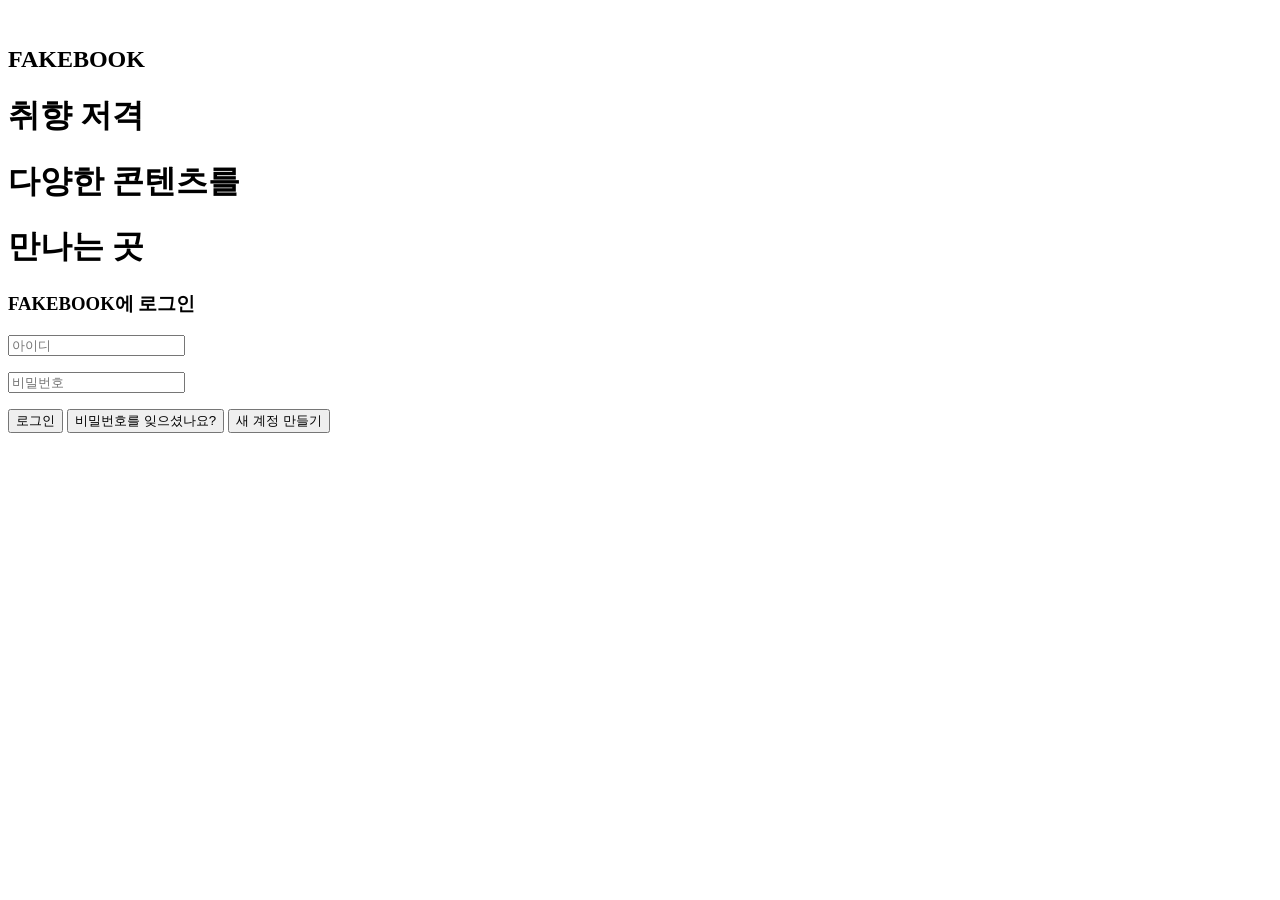
==== index.html @ eba8fd2d "Add files via upload" ====
<!DOCTYPE html>
<html lang="ko">
<head>
    <meta charset="UTF-8">
    <meta name="viewport" content="width=device-width, initial-scale=1.0">
    <title>Fakebook</title>
    <link rel="stylesheet" href="css/fakebook.css">
</head>
<body>
    <div class="page">

        <nav class="navbar">
            <div class="brand">
                <img src="./img/FakebookLogo2.png" alt="">
                <h2>FAKEBOOK</h2>
            </div>

            <main class="content">

            <section class="left">
            </section>

            <aside class="right">
            </aside>

        </main>

        </nav>

        <div class="textcontainer">

            <h1 class="text0">취향 저격</h1>
            <h1 class="text1">다양한 콘텐츠를</h1>
            <h1 class="text2">만나는 곳</h1>

        </div>

        <div class="logincontainer">

            <form action="/login" method="POST">

                <h3>FAKEBOOK에 로그인</h3>

                    <p class="idinput">
                        <label for="name"></label>
                        <input type="text" name="name" id="name" required placeholder="아이디">
                    </p>

                    <p class="pwinput">
                        <label for="password"></label>
                        <input type="password" name="password" id="password" required placeholder="비밀번호">
                    </p>

                <button type="submit" class="loginbutton1">로그인</button>
                <button type="button" class="loginbutton2">비밀번호를 잊으셨나요?</button> <!--<a> 변경-->
                <button type="button" class="loginbutton3">새 계정 만들기</button>

            </form>

        </div>
        
        <div class="icon">
            <img class="Betaicon" src="./img/Beta icon.png" alt="">
        </div>

        <div class="icon">
            <img class="mainimage" src="./img/mainimage.png" alt="">
        </div>

    </div>

</body>
</html>
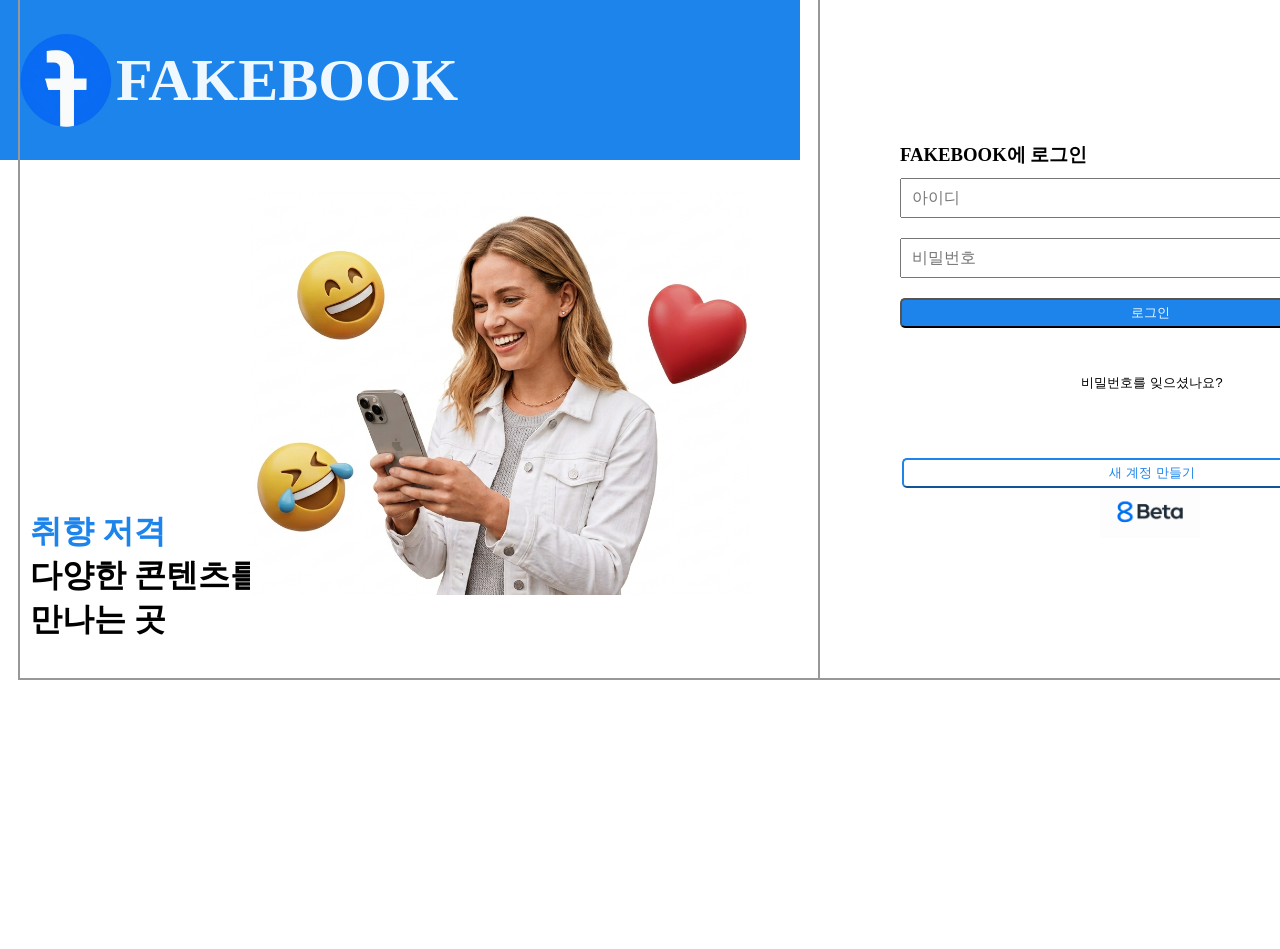
==== commit a9ce96f6: "Add files via upload" ====
--- a/index.html
+++ b/index.html
@@ -1,74 +1,64 @@
-<!DOCTYPE html>
-<html lang="ko">
-<head>
-    <meta charset="UTF-8">
-    <meta name="viewport" content="width=device-width, initial-scale=1.0">
-    <title>Fakebook</title>
-    <link rel="stylesheet" href="css/fakebook.css">
-</head>
-<body>
-    <div class="page">
-
-        <nav class="navbar">
-            <div class="brand">
-                <img src="./img/FakebookLogo2.png" alt="">
-                <h2>FAKEBOOK</h2>
-            </div>
-
-            <main class="content">
-
-            <section class="left">
-            </section>
-
-            <aside class="right">
-            </aside>
-
-        </main>
-
-        </nav>
-
-        <div class="textcontainer">
-
-            <h1 class="text0">취향 저격</h1>
-            <h1 class="text1">다양한 콘텐츠를</h1>
-            <h1 class="text2">만나는 곳</h1>
-
-        </div>
-
-        <div class="logincontainer">
-
-            <form action="/login" method="POST">
-
-                <h3>FAKEBOOK에 로그인</h3>
-
-                    <p class="idinput">
-                        <label for="name"></label>
-                        <input type="text" name="name" id="name" required placeholder="아이디">
-                    </p>
-
-                    <p class="pwinput">
-                        <label for="password"></label>
-                        <input type="password" name="password" id="password" required placeholder="비밀번호">
-                    </p>
-
-                <button type="submit" class="loginbutton1">로그인</button>
-                <button type="button" class="loginbutton2">비밀번호를 잊으셨나요?</button> <!--<a> 변경-->
-                <button type="button" class="loginbutton3">새 계정 만들기</button>
-
-            </form>
-
-        </div>
-        
-        <div class="icon">
-            <img class="Betaicon" src="./img/Beta icon.png" alt="">
-        </div>
-
-        <div class="icon">
-            <img class="mainimage" src="./img/mainimage.png" alt="">
-        </div>
-
-    </div>
-
-</body>
-</html>
-
+<!DOCTYPE html>
+<html lang="ko">
+<head>
+    <meta charset="UTF-8">
+    <meta name="viewport" content="width=device-width, initial-scale=1.0">
+    <title>Fakebook</title>
+    <link rel="stylesheet" href="css/fakebook.css">
+</head>
+<body>
+    <div class="page">
+
+        <nav class="navbar">
+            <div class="brand">
+                <img src="./img/FakebookLogo2.png" alt="Fakebook 로고">
+                <h2>FAKEBOOK</h2>
+            </div>
+
+            <main class="content">
+                <section class="left"></section>
+                <aside class="right"></aside>
+            </main>
+        </nav>
+
+        <div class="textcontainer">
+            <h1 class="text0">취향 저격</h1>
+            <h1 class="text1">다양한 콘텐츠를</h1>
+            <h1 class="text2">만나는 곳</h1>
+        </div>
+
+        <div class="logincontainer">
+            <form id="loginForm" action="#" method="POST">
+
+                <h3>FAKEBOOK에 로그인</h3>
+
+                <p class="idinput">
+                    <label for="name"></label>
+                    <input type="text" name="name" id="name" required placeholder="아이디" autocomplete="username">
+                </p>
+
+                <p class="pwinput">
+                    <label for="password"></label>
+                    <input type="password" name="password" id="password" required placeholder="비밀번호" autocomplete="current-password">
+                </p>
+
+                <button type="submit" class="loginbutton1">로그인</button>
+                <button type="button" class="loginbutton2" id="findPasswordButton">비밀번호를 잊으셨나요?</button>
+                <button type="button" class="loginbutton3" id="signupButton">새 계정 만들기</button>
+
+            </form>
+        </div>
+
+        <div class="icon">
+            <img class="Betaicon" src="./img/Beta icon.png" alt="Beta 로고">
+        </div>
+
+        <div class="icon">
+            <img class="mainimage" src="./img/mainimage.png" alt="Fakebook 메인 이미지">
+        </div>
+
+    </div>
+
+    <script src="js/auth.js"></script>
+</body>
+</html>
--- a/css/fakebook.css
+++ b/css/fakebook.css
@@ -0,0 +1,508 @@
+@charset "utf-8";
+
+* {
+    margin: 0;
+    padding: 0;
+    box-sizing: border-box;
+}
+
+html, body {
+    width: 100%;
+    height: 100%;
+    margin: 0;
+    overflow: hidden;
+}
+
+.page {
+    width: 800px;
+}
+
+.navbar {
+    display: flex;
+    align-items: center;
+
+    background-color: #1d84eb;
+
+    padding: 1rem;
+    height: 160px;
+}
+
+.brand {
+    display: flex;
+    align-items: center;
+
+    color: aliceblue;
+    font-size: 40px;
+}
+
+.brand img {
+    width: 100px;
+}
+
+.content {
+    display: flex;
+    height: 1200px;
+    transform: translateX(-150px);
+}
+
+.left {
+    width: 800px;
+    border-bottom: 2px solid #989898;
+    border-left: 2px solid #989898;
+    transform: translateX(-290px);
+}
+
+.right {
+    width: 670px;
+    border-bottom: 2px solid #989898;
+    border-left: 2px solid #989898;
+    transform: translateX(-290px);
+}
+
+.textcontainer {
+    transform: translateX(30px) translateY(350px);
+
+}
+
+.text0 {
+    color: #1d84eb;
+}
+
+.logincontainer {
+    transform: translateX(900px) translateY(-150px);
+}
+
+.idinput input {
+    width: 500px;
+    height: 40px;
+    padding: 10px;
+    font-size: 16px;
+    transform: translateY(10px);
+}
+
+.pwinput input {
+    width: 500px;
+    height: 40px;
+    padding: 10px;
+    font-size: 16px;
+    transform: translateY(30px);
+}
+
+.loginbutton1 {
+    transform: translateY(50px);
+    width: 500px;
+    height: 30px;
+    background-color: #1d84eb;
+    color: aliceblue;
+    border-radius: 5px;
+
+}
+
+.loginbutton2 {
+    transform: translateY(90px) translateX(2px);
+    width: 500px;
+    height: 30px;
+    background-color: rgb(255, 255, 255);
+    border: none;
+    border-radius: 5px;
+}
+
+.loginbutton2:hover {
+    background-color: #dadada;
+}
+
+.loginbutton3 {
+    transform: translateX(2px) translateY(150px);
+    width: 500px;
+    height: 30px;
+    background-color: #ffffff;
+    border-color: #1d84eb;
+    color: #1d84eb;
+    border-radius: 5px;
+}
+
+.loginbutton3:hover {
+    background-color: #ebebeb;
+}
+
+.Betaicon {
+    width: 100px;
+    transform:  translateX(1100px);
+}
+
+.mainimage {
+    transform: translateX(250px) translateY(-350px);
+    width: 500px;
+}
+
+/* =========================================
+   로그인 / 회원가입 / 비밀번호 찾기 공통 UI
+   기존 로그인 페이지의 스타일은 위에서 그대로 유지합니다.
+   ========================================= */
+
+.auth-html,
+.auth-html body,
+.app-html,
+.app-html body {
+    overflow: auto;
+    height: auto;
+}
+
+.auth-page {
+    min-height: 100vh;
+    background: #f0f2f5;
+    font-family: Arial, "Noto Sans KR", sans-serif;
+    color: #1c1e21;
+}
+
+.auth-shell {
+    min-height: 100vh;
+}
+
+.auth-brand-row {
+    height: 72px;
+    display: flex;
+    align-items: center;
+    justify-content: center;
+    background: #ffffff;
+    border-bottom: 1px solid #dddfe2;
+}
+
+.auth-brand-link {
+    display: inline-flex;
+    align-items: center;
+    gap: 10px;
+    text-decoration: none;
+    color: #1d84eb;
+    font-size: 26px;
+    font-weight: 700;
+}
+
+.auth-brand-link img {
+    width: 42px;
+    height: 42px;
+    object-fit: contain;
+}
+
+.auth-main {
+    min-height: calc(100vh - 72px);
+    display: flex;
+    justify-content: center;
+    align-items: flex-start;
+    padding: 48px 20px;
+}
+
+.auth-card {
+    width: min(520px, 100%);
+    background: #ffffff;
+    border: 1px solid #dddfe2;
+    border-radius: 8px;
+    box-shadow: 0 2px 8px rgba(0, 0, 0, 0.08);
+    padding: 28px;
+}
+
+.auth-card.small-card {
+    width: min(460px, 100%);
+}
+
+.auth-card-title h1 {
+    margin-bottom: 8px;
+    font-size: 26px;
+}
+
+.auth-card-title p {
+    margin-bottom: 24px;
+    color: #65676b;
+    line-height: 1.5;
+}
+
+.auth-form {
+    display: flex;
+    flex-direction: column;
+    gap: 14px;
+}
+
+.form-row.two-col {
+    display: grid;
+    grid-template-columns: 1fr 1fr;
+    gap: 12px;
+}
+
+.field-group {
+    display: flex;
+    flex-direction: column;
+    gap: 6px;
+}
+
+.field-group label {
+    font-size: 14px;
+    font-weight: 700;
+}
+
+.field-group input {
+    width: 100%;
+    min-height: 46px;
+    padding: 11px 12px;
+    border: 1px solid #ccd0d5;
+    border-radius: 6px;
+    font-size: 15px;
+    outline: none;
+}
+
+.field-group input:focus {
+    border-color: #1d84eb;
+    box-shadow: 0 0 0 2px rgba(29, 132, 235, 0.14);
+}
+
+.auth-primary-button {
+    width: 100%;
+    min-height: 44px;
+    margin-top: 4px;
+    border: 0;
+    border-radius: 6px;
+    background: #1d84eb;
+    color: #ffffff;
+    font-size: 16px;
+    font-weight: 700;
+    cursor: pointer;
+}
+
+.auth-primary-button:hover {
+    background: #166fe5;
+}
+
+.auth-note {
+    font-size: 12px;
+    line-height: 1.5;
+    color: #65676b;
+}
+
+.auth-text-link {
+    display: block;
+    margin-top: 20px;
+    text-align: center;
+    color: #1d84eb;
+    text-decoration: none;
+    font-size: 14px;
+}
+
+.auth-text-link:hover {
+    text-decoration: underline;
+}
+
+.auth-error {
+    min-height: 20px;
+    margin-top: 14px;
+    color: #d93025;
+    text-align: center;
+    font-size: 14px;
+}
+
+/* =========================================
+   로그인 페이지 버튼 커서
+   ========================================= */
+
+.loginbutton1,
+.loginbutton2,
+.loginbutton3 {
+    cursor: pointer;
+}
+
+/* =========================================
+   메인 페이지
+   ========================================= */
+
+.app-page {
+    min-height: 100vh;
+    background: #f0f2f5;
+    color: #1c1e21;
+    font-family: Arial, "Noto Sans KR", sans-serif;
+}
+
+.app-navbar {
+    position: sticky;
+    top: 0;
+    z-index: 10;
+    height: 68px;
+    display: flex;
+    align-items: center;
+    justify-content: space-between;
+    padding: 0 24px;
+    background: #1d84eb;
+    box-shadow: 0 1px 3px rgba(0, 0, 0, 0.15);
+}
+
+.app-brand {
+    display: inline-flex;
+    align-items: center;
+    gap: 8px;
+    text-decoration: none;
+    color: #ffffff;
+    font-size: 24px;
+    font-weight: 700;
+}
+
+.app-brand img {
+    width: 42px;
+    height: 42px;
+    object-fit: contain;
+}
+
+.app-logout {
+    border: 1px solid rgba(255, 255, 255, 0.8);
+    background: transparent;
+    color: #ffffff;
+    border-radius: 6px;
+    padding: 8px 14px;
+    cursor: pointer;
+}
+
+.app-logout:hover {
+    background: rgba(255, 255, 255, 0.14);
+}
+
+.app-layout {
+    width: min(1200px, calc(100% - 32px));
+    margin: 24px auto;
+    display: grid;
+    grid-template-columns: 250px minmax(0, 1fr);
+    gap: 20px;
+}
+
+.app-sidebar,
+.feed-composer,
+.feed-post {
+    background: #ffffff;
+    border: 1px solid #dddfe2;
+    border-radius: 8px;
+}
+
+.app-profile-card {
+    padding: 20px;
+    display: flex;
+    flex-direction: column;
+    align-items: center;
+    gap: 8px;
+    text-align: center;
+}
+
+.app-profile-card img {
+    width: 70px;
+    height: 70px;
+    object-fit: contain;
+    border-radius: 50%;
+}
+
+.app-profile-card span {
+    font-size: 13px;
+    color: #65676b;
+    line-height: 1.5;
+}
+
+.app-menu {
+    display: flex;
+    flex-direction: column;
+    border-top: 1px solid #eee;
+}
+
+.app-menu a {
+    padding: 13px 18px;
+    color: #1c1e21;
+    text-decoration: none;
+}
+
+.app-menu a:hover {
+    background: #f0f2f5;
+}
+
+.app-feed {
+    display: flex;
+    flex-direction: column;
+    gap: 16px;
+}
+
+.feed-composer,
+.feed-post {
+    padding: 20px;
+}
+
+.feed-composer h2 {
+    font-size: 17px;
+    margin-bottom: 12px;
+}
+
+.feed-composer textarea {
+    width: 100%;
+    min-height: 100px;
+    padding: 12px;
+    resize: vertical;
+    border: 1px solid #ccd0d5;
+    border-radius: 6px;
+    font-size: 15px;
+}
+
+.feed-post-header {
+    display: flex;
+    align-items: center;
+    justify-content: space-between;
+    margin-bottom: 12px;
+}
+
+.feed-post-header span {
+    color: #65676b;
+    font-size: 12px;
+}
+
+.feed-post p {
+    line-height: 1.6;
+    white-space: pre-wrap;
+}
+
+.feed-like {
+    margin-top: 16px;
+    border: 0;
+    background: transparent;
+    color: #65676b;
+    cursor: pointer;
+    font-weight: 700;
+}
+
+.feed-like:hover {
+    color: #1d84eb;
+}
+
+.feed-comments {
+    display: flex;
+    gap: 8px;
+    margin-top: 14px;
+}
+
+.feed-comments input {
+    flex: 1;
+    min-width: 0;
+    border: 1px solid #ccd0d5;
+    border-radius: 18px;
+    padding: 8px 12px;
+}
+
+.feed-comments button {
+    border: 0;
+    border-radius: 18px;
+    padding: 8px 12px;
+    background: #e4e6eb;
+    cursor: pointer;
+}
+
+@media (max-width: 900px) {
+    .form-row.two-col {
+        grid-template-columns: 1fr;
+    }
+
+    .app-layout {
+        grid-template-columns: 1fr;
+    }
+
+    .app-sidebar {
+        order: 2;
+    }
+}
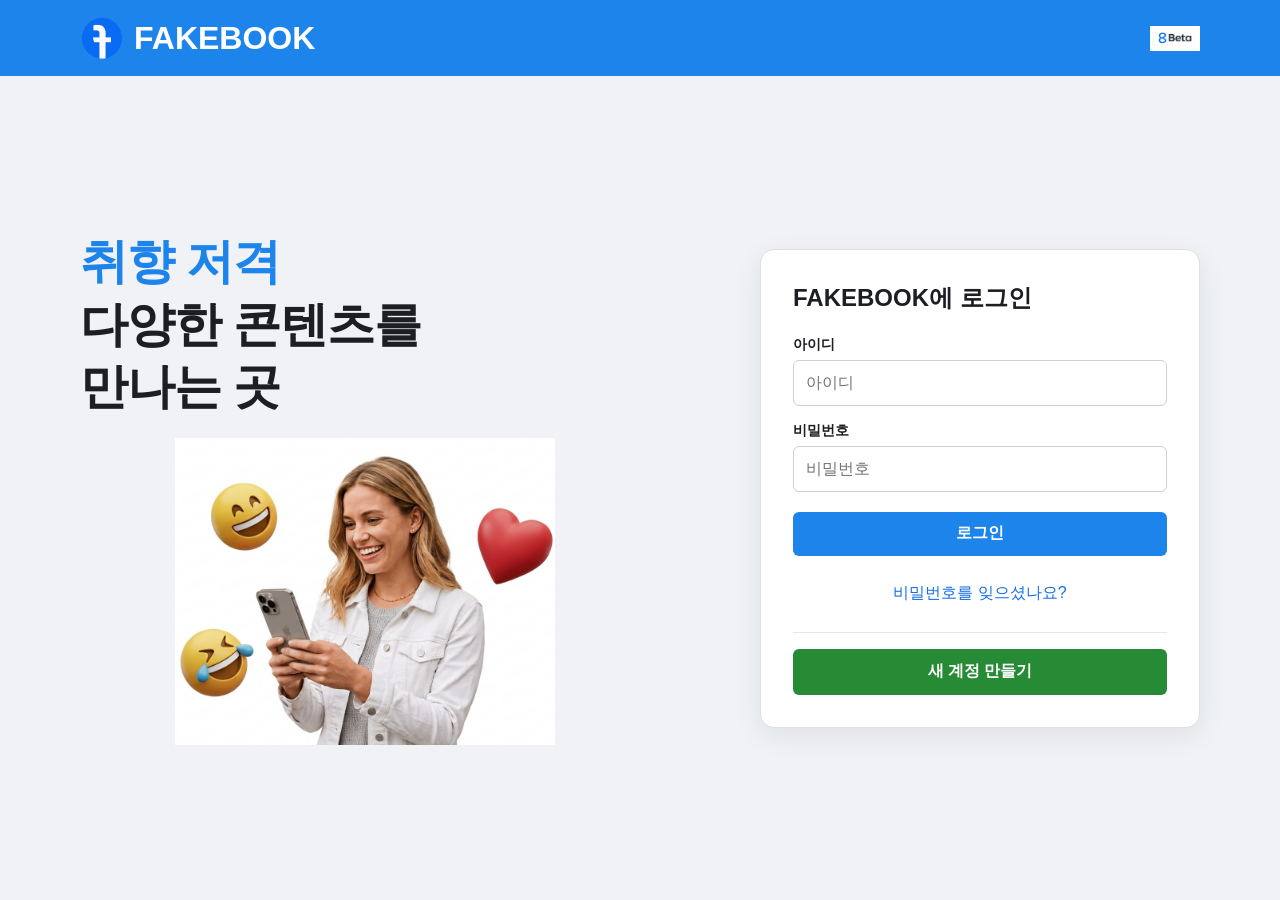
==== commit ab021951: "Make login and shared layouts responsive and style media attachment picker" ====
--- a/index.html
+++ b/index.html
@@ -3,62 +3,37 @@
 <head>
     <meta charset="UTF-8">
     <meta name="viewport" content="width=device-width, initial-scale=1.0">
-    <title>Fakebook</title>
+    <title>FAKEBOOK 로그인</title>
     <link rel="stylesheet" href="css/fakebook.css">
 </head>
-<body>
-    <div class="page">
-
-        <nav class="navbar">
-            <div class="brand">
-                <img src="./img/FakebookLogo2.png" alt="Fakebook 로고">
-                <h2>FAKEBOOK</h2>
-            </div>
-
-            <main class="content">
-                <section class="left"></section>
-                <aside class="right"></aside>
-            </main>
-        </nav>
-
-        <div class="textcontainer">
-            <h1 class="text0">취향 저격</h1>
-            <h1 class="text1">다양한 콘텐츠를</h1>
-            <h1 class="text2">만나는 곳</h1>
-        </div>
-
-        <div class="logincontainer">
+<body class="login-page">
+    <header class="login-header">
+        <a class="brand" href="index.html"><img src="img/FakebookLogo2.png" alt=""><span>FAKEBOOK</span></a>
+        <img class="beta-badge" src="img/Beta icon.png" alt="Beta">
+    </header>
+    <main class="login-layout">
+        <section class="login-intro" aria-labelledby="introTitle">
+            <h1 id="introTitle"><span>취향 저격</span><br>다양한 콘텐츠를<br>만나는 곳</h1>
+            <img class="login-illustration" src="img/mainimage.png" alt="Fakebook 메인 이미지">
+        </section>
+        <section class="login-card" aria-labelledby="loginTitle">
             <form id="loginForm" action="#" method="POST">
-
-                <h3>FAKEBOOK에 로그인</h3>
-
-                <p class="idinput">
-                    <label for="name"></label>
+                <h2 id="loginTitle">FAKEBOOK에 로그인</h2>
+                <div class="field-group">
+                    <label for="name">아이디</label>
                     <input type="text" name="name" id="name" required placeholder="아이디" autocomplete="username">
-                </p>
-
-                <p class="pwinput">
-                    <label for="password"></label>
+                </div>
+                <div class="field-group">
+                    <label for="password">비밀번호</label>
                     <input type="password" name="password" id="password" required placeholder="비밀번호" autocomplete="current-password">
-                </p>
-
-                <button type="submit" class="loginbutton1">로그인</button>
-                <button type="button" class="loginbutton2" id="findPasswordButton">비밀번호를 잊으셨나요?</button>
-                <button type="button" class="loginbutton3" id="signupButton">새 계정 만들기</button>
-
+                </div>
+                <button type="submit" class="auth-primary-button">로그인</button>
+                <button type="button" class="login-find-button" id="findPasswordButton">비밀번호를 잊으셨나요?</button>
+                <div class="login-divider"></div>
+                <button type="button" class="login-signup-button" id="signupButton">새 계정 만들기</button>
             </form>
-        </div>
-
-        <div class="icon">
-            <img class="Betaicon" src="./img/Beta icon.png" alt="Beta 로고">
-        </div>
-
-        <div class="icon">
-            <img class="mainimage" src="./img/mainimage.png" alt="Fakebook 메인 이미지">
-        </div>
-
-    </div>
-
+        </section>
+    </main>
     <script src="js/auth.js"></script>
 </body>
 </html>
--- a/css/fakebook.css
+++ b/css/fakebook.css
@@ -1,143 +1,30 @@
 @charset "utf-8";
-
-* {
-    margin: 0;
-    padding: 0;
-    box-sizing: border-box;
-}
-
-html, body {
-    width: 100%;
-    height: 100%;
-    margin: 0;
-    overflow: hidden;
-}
-
-.page {
-    width: 800px;
-}
-
-.navbar {
-    display: flex;
-    align-items: center;
-
-    background-color: #1d84eb;
-
-    padding: 1rem;
-    height: 160px;
-}
-
-.brand {
-    display: flex;
-    align-items: center;
-
-    color: aliceblue;
-    font-size: 40px;
-}
-
-.brand img {
-    width: 100px;
-}
-
-.content {
-    display: flex;
-    height: 1200px;
-    transform: translateX(-150px);
-}
-
-.left {
-    width: 800px;
-    border-bottom: 2px solid #989898;
-    border-left: 2px solid #989898;
-    transform: translateX(-290px);
-}
-
-.right {
-    width: 670px;
-    border-bottom: 2px solid #989898;
-    border-left: 2px solid #989898;
-    transform: translateX(-290px);
-}
-
-.textcontainer {
-    transform: translateX(30px) translateY(350px);
-
-}
-
-.text0 {
-    color: #1d84eb;
-}
-
-.logincontainer {
-    transform: translateX(900px) translateY(-150px);
-}
-
-.idinput input {
-    width: 500px;
-    height: 40px;
-    padding: 10px;
-    font-size: 16px;
-    transform: translateY(10px);
-}
-
-.pwinput input {
-    width: 500px;
-    height: 40px;
-    padding: 10px;
-    font-size: 16px;
-    transform: translateY(30px);
-}
-
-.loginbutton1 {
-    transform: translateY(50px);
-    width: 500px;
-    height: 30px;
-    background-color: #1d84eb;
-    color: aliceblue;
-    border-radius: 5px;
-
-}
-
-.loginbutton2 {
-    transform: translateY(90px) translateX(2px);
-    width: 500px;
-    height: 30px;
-    background-color: rgb(255, 255, 255);
-    border: none;
-    border-radius: 5px;
-}
-
-.loginbutton2:hover {
-    background-color: #dadada;
-}
-
-.loginbutton3 {
-    transform: translateX(2px) translateY(150px);
-    width: 500px;
-    height: 30px;
-    background-color: #ffffff;
-    border-color: #1d84eb;
-    color: #1d84eb;
-    border-radius: 5px;
-}
-
-.loginbutton3:hover {
-    background-color: #ebebeb;
-}
-
-.Betaicon {
-    width: 100px;
-    transform:  translateX(1100px);
-}
-
-.mainimage {
-    transform: translateX(250px) translateY(-350px);
-    width: 500px;
-}
-
+* { margin: 0; padding: 0; box-sizing: border-box; }
+html { width: 100%; min-height: 100%; }
+body { width: 100%; min-height: 100vh; margin: 0; font-family: Arial, "Noto Sans KR", sans-serif; color: #1c1e21; }
+button, input, textarea { font: inherit; }
+img, video { max-width: 100%; }
+button, a, input, textarea { -webkit-tap-highlight-color: transparent; }
+.login-page { background: #f0f2f5; min-height: 100svh; }
+.login-header { min-height: 76px; padding: 14px max(20px, calc((100% - 1120px) / 2)); display: flex; align-items: center; justify-content: space-between; gap: 16px; background: #1d84eb; }
+.brand { display: inline-flex; align-items: center; gap: 10px; color: white; text-decoration: none; font-weight: 800; font-size: clamp(22px, 3vw, 32px); }
+.brand img { width: 44px; height: 44px; object-fit: contain; }
+.beta-badge { width: 50px; height: 40px; object-fit: contain; }
+.login-layout { width: min(1120px, calc(100% - 48px)); margin: auto; min-height: calc(100svh - 76px); padding: clamp(28px, 5vw, 64px) 0; display: grid; grid-template-columns: minmax(0, 1.2fr) minmax(0, 1fr); align-items: center; gap: clamp(32px, 6vw, 88px); }
+.login-intro { min-width: 0; }
+.login-intro h1 { font-size: clamp(30px, 3.8vw, 48px); line-height: 1.3; letter-spacing: -1px; }
+.login-intro h1 span { color: #1d84eb; }
+.login-illustration { display: block; width: min(100%, 380px); height: auto; margin: 20px auto 0; }
+.login-card { width: 100%; max-width: 440px; justify-self: end; padding: clamp(20px, 3vw, 32px); background: white; border: 1px solid #dddfe2; border-radius: 14px; box-shadow: 0 8px 28px #18233314; }
+.login-card form { display: flex; flex-direction: column; gap: 16px; }
+.login-card h2 { font-size: clamp(20px, 2.2vw, 24px); margin-bottom: 6px; }
+.login-find-button { border: 0; background: transparent; color: #166fe5; min-height: 44px; cursor: pointer; }
+.login-find-button:hover { text-decoration: underline; }
+.login-divider { border-top: 1px solid #e4e6eb; }
+.login-signup-button { border: 0; border-radius: 6px; background: #278b36; color: white; min-height: 46px; padding: 10px 20px; font-weight: bold; cursor: pointer; }
+.login-signup-button:hover { background: #20772d; }
 /* =========================================
    로그인 / 회원가입 / 비밀번호 찾기 공통 UI
-   기존 로그인 페이지의 스타일은 위에서 그대로 유지합니다.
    ========================================= */
 
 .auth-html,
@@ -245,7 +132,7 @@
     padding: 11px 12px;
     border: 1px solid #ccd0d5;
     border-radius: 6px;
-    font-size: 15px;
+    font-size: 16px;
     outline: none;
 }
 
@@ -438,7 +325,7 @@
     resize: vertical;
     border: 1px solid #ccd0d5;
     border-radius: 6px;
-    font-size: 15px;
+    font-size: 16px;
 }
 
 .feed-post-header {
@@ -503,6 +390,89 @@
     }
 
     .app-sidebar {
-        order: 2;
+        order: 0;
     }
 }
+
+/* 게시물 / 댓글 상호작용 */
+[hidden] { display: none !important; }
+#localPosts { display: grid; gap: 16px; }
+#feedTitle { font-size: 20px; }
+.app-menu a[aria-current="page"] { background: #e7f3ff; color: #166fe5; font-weight: bold; }
+.media-label { display: block; margin: 12px 0 8px; font-size: 14px; }
+.media-grid { display: grid; grid-template-columns: repeat(auto-fit, minmax(min(180px, 100%), 1fr)); gap: 10px; margin-top: 12px; }
+.media-grid img, .media-grid video { width: 100%; max-height: 440px; object-fit: contain; border-radius: 8px; background: #f0f2f5; }
+.post-actions { display: flex; gap: 10px; padding: 14px 0; }
+.feed-post button, #mediaPreview button { cursor: pointer; border: 0; border-radius: 6px; padding: 8px 12px; background: #f0f2f5; color: #454950; }
+.feed-post button[aria-pressed="true"] { background: #e7f3ff; color: #166fe5; font-weight: bold; }
+.feed-post h3 { font-size: 14px; margin: 8px 0; }
+.comment-item { border-top: 1px solid #eee; padding: 12px 0; overflow-wrap: anywhere; }
+.comment-item button { margin: 6px 6px 0 0; }
+.feed-post p { overflow-wrap: anywhere; }
+#feedMessage { margin-top: 8px; font-size: 14px; color: #454950; }
+button:disabled { opacity: .6; cursor: wait; }
+button:focus-visible, a:focus-visible { outline: 3px solid #166fe5; outline-offset: 3px; }
+
+/* SVG 아이콘과 답글 */
+.feed-post .icon-button { display: inline-flex; align-items: center; justify-content: center; gap: 7px; min-width: 44px; min-height: 44px; background: transparent; }
+.icon-button svg { width: 23px; height: 23px; fill: none; stroke: currentColor; stroke-width: 1.8; stroke-linecap: round; stroke-linejoin: round; }
+.feed-post .heart-button[aria-pressed="true"] { color: #e0245e; background: #fff0f4; }
+.feed-post .bookmark-button[aria-pressed="true"] { color: #166fe5; background: #e7f3ff; }
+.icon-button[aria-pressed="true"] svg { fill: currentColor; }
+.reply-list { margin-left: 18px; border-left: 2px solid #e4e6eb; padding-left: 14px; }
+.reply-list:empty { display: none; }
+.reply-item { margin-top: 10px; }
+@media (max-width: 600px) { .reply-list { margin-left: 8px; padding-left: 8px; } }
+
+/* 화면 너비에 따른 공통 레이아웃 */
+.auth-main { padding: clamp(24px, 5vw, 48px) 16px; }
+.auth-card { padding: clamp(20px, 4vw, 28px); min-width: 0; }
+.auth-card-title h1 { font-size: clamp(22px, 5vw, 26px); }
+.field-group, .form-row, .app-sidebar, .app-feed, #localPosts, .feed-post { min-width: 0; }
+.app-layout { max-width: 1120px; align-items: start; }
+.app-profile-card strong, .feed-post-header strong { overflow-wrap: anywhere; }
+.app-sidebar { position: sticky; top: 88px; }
+.app-feed { width: 100%; }
+.feed-post-header { flex-wrap: wrap; gap: 8px 12px; }
+.feed-post-header strong { min-width: 0; }
+.feed-comments button { flex-shrink: 0; min-height: 44px; }
+.feed-comments input { width: 0; font-size: 16px; }
+#mediaPreview > div { min-width: 0; }
+#mediaPreview button { max-width: 100%; overflow-wrap: anywhere; }
+.attachment-picker { position: relative; display: inline-flex; max-width: 100%; margin-top: 12px; }
+.attachment-input { position: absolute; inset: 0; width: 100%; height: 100%; opacity: 0; cursor: pointer; }
+.attachment-button { display: inline-flex; align-items: center; gap: 10px; padding: 11px 16px; min-height: 46px; background: #eef8ef; border: 1px solid #d6ead9; border-radius: 8px; color: #32653d; font-weight: 700; cursor: pointer; }
+.attachment-button svg { width: 26px; height: 26px; flex-shrink: 0; color: #32a852; }
+.attachment-picker:hover .attachment-button { background: #e2f2e5; }
+.attachment-picker:focus-within .attachment-button { outline: 3px solid #166fe5; outline-offset: 3px; }
+.attachment-picker:has(input:disabled) { opacity: .6; }
+.attachment-hint { font-size: 12px; color: #65676b; margin-top: 8px; line-height: 1.5; }
+@media (max-width: 900px) {
+    .app-sidebar { position: static; }
+    .app-profile-card { flex-direction: row; padding: 12px 16px; text-align: left; flex-wrap: wrap; }
+    .app-profile-card img { width: 36px; height: 36px; }
+    .app-profile-card span { display: none; }
+    .app-menu { flex-direction: row; }
+    .app-menu a { flex: 1; text-align: center; min-width: 0; padding: 13px 8px; }
+}
+@media (max-width: 760px) {
+    .login-layout { grid-template-columns: minmax(0, 1fr); width: min(480px, calc(100% - 32px)); gap: 24px; align-content: start; }
+    .login-intro { text-align: center; }
+    .login-intro h1 { font-size: clamp(26px, 6vw, 36px); }
+    .login-illustration { width: min(45%, 180px); margin-top: 12px; }
+    .login-card { justify-self: center; max-width: none; }
+}
+@media (max-width: 480px) {
+    .login-header { padding: 12px 16px; min-height: 64px; }
+    .brand img { width: 36px; height: 36px; }
+    .login-layout { min-height: calc(100svh - 64px); padding: 24px 0; }
+    .app-navbar { height: 64px; padding: 0 12px; gap: 8px; }
+    .app-brand { font-size: 20px; gap: 4px; }
+    .app-brand img { width: 34px; height: 34px; }
+    .app-logout { padding: 8px 10px; flex-shrink: 0; }
+    .app-layout { width: calc(100% - 20px); margin: 12px auto; gap: 12px; }
+    .feed-composer, .feed-post { padding: 16px; }
+    .auth-brand-link { font-size: 22px; }
+    .feed-comments { gap: 6px; }
+    .feed-comments button { padding: 8px; font-size: 14px; }
+}
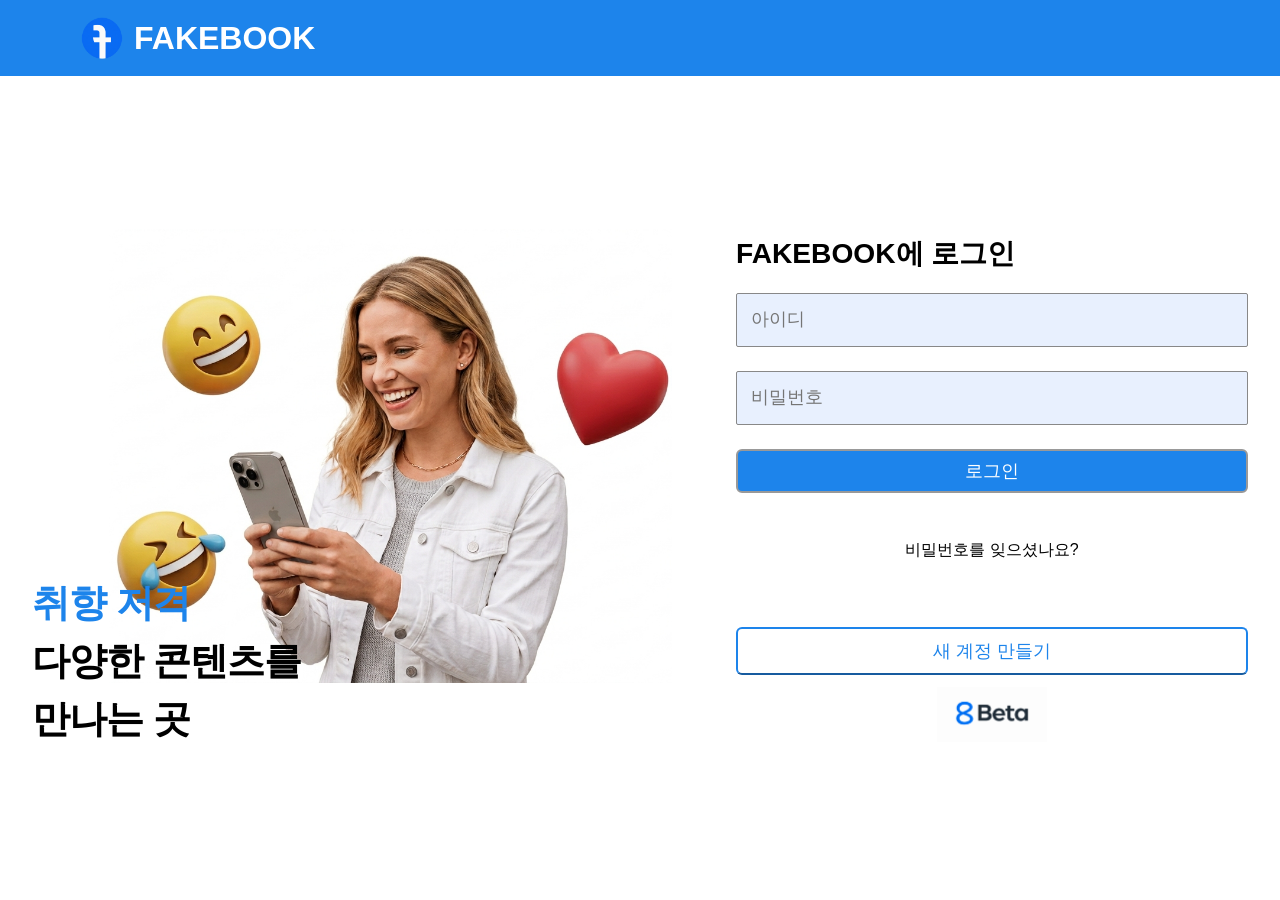
==== commit 01fc63ac: "Restore original white login design while retaining responsive layout" ====
--- a/index.html
+++ b/index.html
@@ -9,7 +9,6 @@
 <body class="login-page">
     <header class="login-header">
         <a class="brand" href="index.html"><img src="img/FakebookLogo2.png" alt=""><span>FAKEBOOK</span></a>
-        <img class="beta-badge" src="img/Beta icon.png" alt="Beta">
     </header>
     <main class="login-layout">
         <section class="login-intro" aria-labelledby="introTitle">
@@ -20,18 +19,18 @@
             <form id="loginForm" action="#" method="POST">
                 <h2 id="loginTitle">FAKEBOOK에 로그인</h2>
                 <div class="field-group">
-                    <label for="name">아이디</label>
+                    <label class="login-sr-only" for="name">아이디</label>
                     <input type="text" name="name" id="name" required placeholder="아이디" autocomplete="username">
                 </div>
                 <div class="field-group">
-                    <label for="password">비밀번호</label>
+                    <label class="login-sr-only" for="password">비밀번호</label>
                     <input type="password" name="password" id="password" required placeholder="비밀번호" autocomplete="current-password">
                 </div>
                 <button type="submit" class="auth-primary-button">로그인</button>
                 <button type="button" class="login-find-button" id="findPasswordButton">비밀번호를 잊으셨나요?</button>
-                <div class="login-divider"></div>
                 <button type="button" class="login-signup-button" id="signupButton">새 계정 만들기</button>
             </form>
+            <img class="login-beta" src="img/Beta icon.png" alt="Beta">
         </section>
     </main>
     <script src="js/auth.js"></script>
--- a/css/fakebook.css
+++ b/css/fakebook.css
@@ -476,3 +476,33 @@
     .feed-comments { gap: 6px; }
     .feed-comments button { padding: 8px; font-size: 14px; }
 }
+
+/* 원래 로그인 화면의 흰 배경과 여백, 테두리 버튼 유지 */
+.login-page { background: #fff; color: #000; }
+.login-page .login-layout { width: min(1440px, calc(100% - 64px)); grid-template-columns: minmax(0, 1.25fr) minmax(0, 1fr); gap: clamp(32px, 5vw, 80px); }
+.login-page .login-intro { position: relative; display: grid; grid-template-columns: minmax(0, 1fr); align-self: center; }
+.login-page .login-illustration { grid-area: 1 / 1; width: 88%; max-width: 620px; margin: 0 0 64px auto; align-self: start; }
+.login-page .login-intro h1 { grid-area: 1 / 1; z-index: 1; align-self: end; justify-self: start; font-size: clamp(28px, 3vw, 44px); line-height: 1.5; letter-spacing: -1px; text-align: left; }
+.login-page .login-card { max-width: 540px; padding: 20px 0; border: 0; border-radius: 0; box-shadow: none; }
+.login-page .login-card form { gap: 0; }
+.login-page .login-card h2 { font-size: clamp(22px, 2.2vw, 30px); color: #000; margin-bottom: 20px; }
+.login-page .field-group { gap: 0; margin-bottom: 24px; }
+.login-page .field-group input { min-height: 54px; border: 1px solid #888; border-radius: 2px; padding: 12px 14px; font-size: 18px; background: #e8f0fe; color: #000; }
+.login-page .auth-primary-button { margin: 0; min-height: 44px; border: 2px solid #999; border-radius: 6px; font-weight: 400; font-size: 18px; }
+.login-page .login-find-button { color: #000; margin: 36px 0 54px; font-size: 16px; }
+.login-page .login-signup-button { color: #1d84eb; background: #fff; border: 2px solid #1d84eb; border-bottom-color: #175b9f; border-radius: 6px; min-height: 44px; font-weight: 400; font-size: 18px; }
+.login-page .login-signup-button:hover { background: #f2f7ff; }
+.login-beta { display: block; width: 110px; height: auto; margin: 12px auto 0; }
+.login-sr-only { position: absolute; width: 1px; height: 1px; padding: 0; margin: -1px; overflow: hidden; clip-path: inset(50%); white-space: nowrap; }
+@media (max-width: 1000px) and (min-width: 761px) {
+    .login-page .login-layout { width: calc(100% - 40px); gap: 28px; }
+    .login-page .login-intro h1 { font-size: 28px; }
+}
+@media (max-width: 760px) {
+    .login-page .login-layout { width: min(540px, calc(100% - 40px)); grid-template-columns: minmax(0, 1fr); gap: 24px; }
+    .login-page .login-intro { width: 100%; }
+    .login-page .login-illustration { width: 78%; max-width: 340px; margin: 0 0 56px auto; }
+    .login-page .login-intro h1 { font-size: clamp(24px, 5.2vw, 32px); }
+    .login-page .login-card { padding: 0 0 24px; }
+    .login-page .login-find-button { margin: 24px 0 36px; }
+}
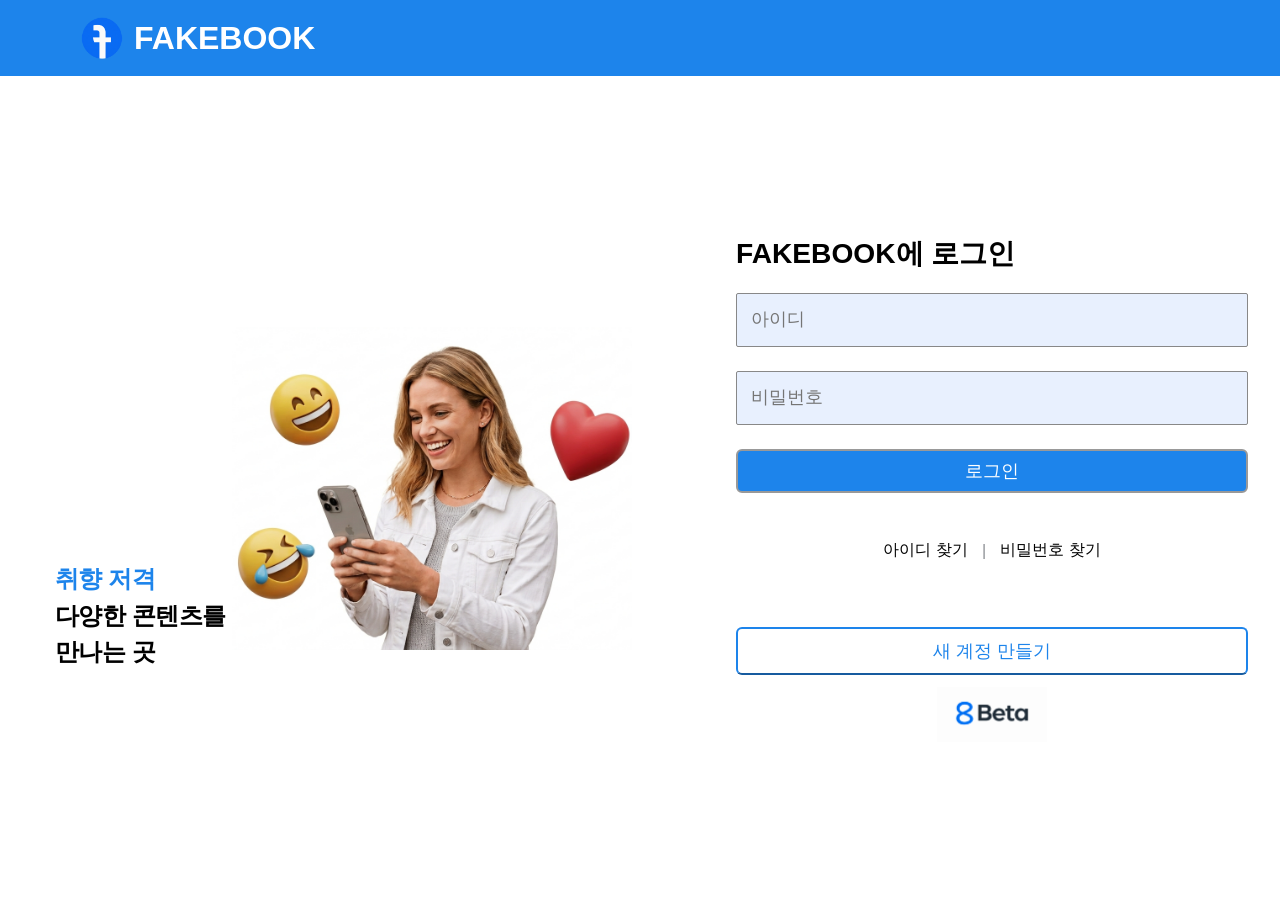
==== commit 3108d79b: "Add username lookup by signup name and phone number" ====
--- a/index.html
+++ b/index.html
@@ -27,7 +27,11 @@
                     <input type="password" name="password" id="password" required placeholder="비밀번호" autocomplete="current-password">
                 </div>
                 <button type="submit" class="auth-primary-button">로그인</button>
-                <button type="button" class="login-find-button" id="findPasswordButton">비밀번호를 잊으셨나요?</button>
+                <div class="login-recovery-links" aria-label="계정 찾기">
+                    <a class="login-find-button" href="find-id.html">아이디 찾기</a>
+                    <span aria-hidden="true">|</span>
+                    <button type="button" class="login-find-button" id="findPasswordButton">비밀번호 찾기</button>
+                </div>
                 <button type="button" class="login-signup-button" id="signupButton">새 계정 만들기</button>
             </form>
             <img class="login-beta" src="img/Beta icon.png" alt="Beta">
@@ -36,3 +40,4 @@
     <script src="js/auth.js"></script>
 </body>
 </html>
+
--- a/css/fakebook.css
+++ b/css/fakebook.css
@@ -480,9 +480,9 @@
 /* 원래 로그인 화면의 흰 배경과 여백, 테두리 버튼 유지 */
 .login-page { background: #fff; color: #000; }
 .login-page .login-layout { width: min(1440px, calc(100% - 64px)); grid-template-columns: minmax(0, 1.25fr) minmax(0, 1fr); gap: clamp(32px, 5vw, 80px); }
-.login-page .login-intro { position: relative; display: grid; grid-template-columns: minmax(0, 1fr); align-self: center; }
-.login-page .login-illustration { grid-area: 1 / 1; width: 88%; max-width: 620px; margin: 0 0 64px auto; align-self: start; }
-.login-page .login-intro h1 { grid-area: 1 / 1; z-index: 1; align-self: end; justify-self: start; font-size: clamp(28px, 3vw, 44px); line-height: 1.5; letter-spacing: -1px; text-align: left; }
+.login-page .login-intro { position: relative; display: grid; grid-template-columns: minmax(0, 1fr); row-gap: 20px; align-self: center; }
+.login-page .login-illustration { grid-area: 1 / 1; width: 72%; max-width: 420px; height: auto; margin: 0 0 0 auto; align-self: start; }
+.login-page .login-intro h1 { grid-area: 2 / 1; align-self: end; justify-self: start; font-size: clamp(28px, 3vw, 44px); line-height: 1.5; letter-spacing: -1px; text-align: left; }
 .login-page .login-card { max-width: 540px; padding: 20px 0; border: 0; border-radius: 0; box-shadow: none; }
 .login-page .login-card form { gap: 0; }
 .login-page .login-card h2 { font-size: clamp(22px, 2.2vw, 30px); color: #000; margin-bottom: 20px; }
@@ -501,8 +501,151 @@
 @media (max-width: 760px) {
     .login-page .login-layout { width: min(540px, calc(100% - 40px)); grid-template-columns: minmax(0, 1fr); gap: 24px; }
     .login-page .login-intro { width: 100%; }
-    .login-page .login-illustration { width: 78%; max-width: 340px; margin: 0 0 56px auto; }
+    .login-page .login-illustration { width: 64%; max-width: 260px; margin: 0 0 0 auto; }
     .login-page .login-intro h1 { font-size: clamp(24px, 5.2vw, 32px); }
     .login-page .login-card { padding: 0 0 24px; }
     .login-page .login-find-button { margin: 24px 0 36px; }
 }
+
+
+/* 첨부 시안의 소개 영역 비율만 적용: 이미지 우측 상단, 문구 좌측 하단 */
+@media (min-width: 1001px) {
+    .login-page .login-intro {
+        display: block;
+        aspect-ratio: 1120 / 727;
+        container-type: inline-size;
+    }
+    .login-page .login-illustration {
+        position: absolute;
+        top: 11.4%;
+        right: 6.25%;
+        width: 62.5%;
+        max-width: none;
+        height: auto;
+        margin: 0;
+    }
+    .login-page .login-intro h1 {
+        position: absolute;
+        left: 3.57%;
+        bottom: 6%;
+        margin: 0;
+        font-size: 2.5vw;
+        font-size: 3.8cqw;
+        line-height: 1.5;
+        letter-spacing: -0.02em;
+        white-space: nowrap;
+    }
+}
+
+/* 게시물 본문 수정 */
+.post-edit-form { margin: 12px 0; }
+.post-edit-form textarea { display: block; width: 100%; min-height: 120px; resize: vertical; padding: 12px; border: 1px solid #ccd0d5; border-radius: 6px; font-size: 16px; }
+.post-edit-form textarea:focus { outline: 2px solid #166fe5; outline-offset: 2px; }
+.post-edit-form [role="status"] { color: #b42318; font-size: 14px; margin-top: 8px; }
+.post-edit-actions { display: flex; gap: 8px; flex-wrap: wrap; margin-top: 10px; }
+.post-edit-actions button[type="submit"] { background: #1d84eb; color: white; }
+
+/* 삭제·수정 버튼은 하나의 그룹 안에서 나란히 표시 */
+.post-manage-buttons { display: inline-flex; align-items: center; gap: 8px; margin-left: auto; flex-shrink: 0; }
+.post-manage-buttons button { white-space: nowrap; }
+
+
+/* 댓글 관리, 본문, 수정 폼, 답글을 서로 다른 행으로 배치 */
+.comment-item { display: flex; flex-direction: column; align-items: stretch; gap: 10px; min-width: 0; }
+.comment-header { display: flex; align-items: center; justify-content: space-between; gap: 10px 16px; flex-wrap: wrap; min-width: 0; }
+.comment-author { display: flex; align-items: baseline; gap: 8px; flex-wrap: wrap; min-width: 0; }
+.comment-author strong { overflow-wrap: anywhere; }
+.comment-author small { color: #65676b; white-space: nowrap; }
+.comment-actions, .comment-edit-actions, .comment-reply-actions { display: flex; align-items: center; gap: 8px; flex-wrap: wrap; min-width: 0; }
+.comment-item button { margin: 0; min-height: 44px; max-width: 100%; }
+.comment-actions button, .comment-edit-actions button { white-space: nowrap; }
+.comment-item > .comment-editor { display: flex; flex-direction: column; align-items: stretch; gap: 10px; width: 100%; margin: 0; min-width: 0; }
+.comment-editor input { flex: none; width: 100%; min-width: 0; min-height: 46px; border-radius: 8px; }
+.comment-edit-actions { justify-content: flex-end; }
+.comment-edit-actions button[type="submit"] { background: #1d84eb; color: #fff; }
+.comment-item > .feed-comments:not(.comment-editor) { margin-top: 0; flex-wrap: wrap; }
+.comment-item > .feed-comments:not(.comment-editor) input { flex-basis: 160px; }
+@media (max-width: 480px) {
+    .comment-header { flex-direction: column; align-items: flex-start; }
+    .comment-actions { width: 100%; }
+    .comment-edit-actions button { flex: 1 1 90px; }
+}
+
+
+/* 친구·프로필 화면 및 텍스트 없는 메뉴 아이콘 */
+.app-menu a { display: flex; align-items: center; justify-content: center; min-height: 52px; }
+.app-menu svg { width: 28px; height: 28px; fill: none; stroke: currentColor; stroke-width: 1.9; stroke-linecap: round; stroke-linejoin: round; }
+.app-profile-card .profile-settings-link { font-size: 14px; color: #166fe5; padding: 8px; }
+.app-profile-card img { object-fit: cover; border-radius: 50%; }
+.sidebar-profile-link { display: inline-flex; }
+.social-panel { min-width: 0; background: #fff; border: 1px solid #dddfe2; border-radius: 10px; padding: 24px; }
+.social-heading { display: flex; justify-content: space-between; align-items: center; flex-wrap: wrap; gap: 12px; }
+.social-panel h1 { font-size: 28px; margin: 0; }
+.social-panel h2 { font-size: 22px; margin: 24px 0 16px; }
+.social-heading input { max-width: 100%; width: 200px; border: 1px solid #ccd0d5; border-radius: 22px; padding: 10px 14px; min-height: 44px; background: #f0f2f5; }
+.friend-tabs { display: flex; gap: 8px; flex-wrap: wrap; border-bottom: 1px solid #dddfe2; padding: 20px 0; }
+.social-button { display: inline-flex; justify-content: center; align-items: center; min-height: 44px; border: 0; border-radius: 7px; background: #e4e6eb; color: #1c1e21; padding: 10px 16px; font-weight: 600; cursor: pointer; text-decoration: none; text-align: center; }
+.social-button:hover { filter: brightness(.96); }
+.social-button.primary, .friend-tabs button[aria-pressed="true"] { background: #1877f2; color: #fff; }
+.friend-tabs .social-button { border-radius: 24px; }
+.social-hint, .social-notice { color: #65676b; line-height: 1.6; font-size: 13px; margin: 12px 0; }
+.social-notice:not(:empty) { color: #166fe5; }
+.friend-list { display: flex; flex-direction: column; gap: 24px; margin-bottom: 24px; }
+.friend-row { display: flex; align-items: center; gap: 16px; min-width: 0; }
+.social-avatar { display: block; width: 96px; height: 96px; object-fit: cover; border-radius: 50%; }
+.friend-detail { flex: 1; min-width: 0; }
+.friend-name { display: inline-block; font-weight: 700; font-size: 18px; color: #1c1e21; text-decoration: none; margin-bottom: 10px; overflow-wrap: anywhere; }
+.friend-name:hover { text-decoration: underline; }
+.friend-controls { display: flex; gap: 8px; flex-wrap: wrap; }
+.friend-controls button { flex: 1 1 100px; }
+.profile-back { display: inline-block; margin-bottom: 24px; color: #166fe5; }
+.profile-detail { display: flex; flex-direction: column; gap: 18px; align-items: flex-start; }
+.profile-large-avatar { width: 144px; height: 144px; object-fit: cover; border-radius: 50%; }
+.profile-bio { white-space: pre-wrap; overflow-wrap: anywhere; line-height: 1.6; }
+.profile-form { display: flex; flex-direction: column; gap: 12px; margin-top: 24px; }
+.profile-form label { font-weight: 700; margin-top: 12px; }
+.profile-form input, .profile-form textarea { min-width: 0; width: 100%; border: 1px solid #ccd0d5; border-radius: 8px; padding: 12px; min-height: 44px; }
+.profile-form textarea { resize: vertical; }
+.profile-form > .social-button { align-self: flex-start; }
+.profile-form-actions { display: flex; gap: 8px; flex-wrap: wrap; }
+.author-profile { display: inline-flex; align-items: center; gap: 8px; min-width: 0; color: inherit; text-decoration: none; overflow-wrap: anywhere; }
+.author-profile:hover strong { text-decoration: underline; }
+.author-avatar { width: 32px; height: 32px; border-radius: 50%; object-fit: cover; flex-shrink: 0; }
+.comment-author { align-items: center; }
+@media (max-width: 480px) {
+    .social-panel { padding: 16px; }
+    .social-heading input { width: 100%; }
+    .friend-row { gap: 12px; }
+    .social-avatar { width: 72px; height: 72px; }
+    .friend-controls button { flex: 1 1 70px; padding: 8px; font-size: 14px; }
+    .friend-name { font-size: 16px; }
+    .profile-large-avatar { width: 112px; height: 112px; }
+}
+
+
+/* 프로필 타임라인과 생년월일 공개 설정 */
+.profile-posts { display: grid; gap: 16px; min-width: 0; }
+.profile-detail { padding-bottom: 24px; border-bottom: 1px solid #dddfe2; }
+.profile-friend-count { font-weight: 600; color: #65676b; }
+.profile-birthday { color: #65676b; }
+.profile-form .birthday-visibility { display: flex; align-items: center; gap: 10px; cursor: pointer; }
+.profile-form .birthday-visibility input { width: 20px; min-height: 20px; height: 20px; flex: 0 0 20px; }
+#birthdayNote { color: #65676b; font-size: 13px; line-height: 1.5; }
+
+
+/* 좋아요 숫자/선택 상태가 바뀔 때 버튼 너비가 흔들리지 않도록 유지 */
+.icon-button span { display: inline-block; font-weight: 600; min-width: 3ch; text-align: center; font-variant-numeric: tabular-nums; }
+
+
+/* 기존 로그인 간격 안에서 아이디/비밀번호 찾기를 나란히 표시 */
+.login-page .login-recovery-links { display: flex; justify-content: center; align-items: center; flex-wrap: wrap; gap: 4px 10px; margin: 36px 0 54px; }
+.login-page .login-recovery-links .login-find-button { display: inline-flex; align-items: center; justify-content: center; margin: 0; padding: 4px; text-decoration: none; }
+.login-page .login-recovery-links .login-find-button:hover { text-decoration: underline; }
+.login-recovery-links > span { color: #8a8d91; }
+.auth-success { color: #166fe5; margin-top: 16px; line-height: 1.5; overflow-wrap: anywhere; }
+.auth-recovery-result { margin: 16px 0; padding: 20px; border: 1px solid #c8ddf6; border-radius: 8px; background: #f2f7ff; text-align: center; }
+.auth-recovery-result p { margin: 0 0 8px; color: #65676b; }
+.auth-recovery-result strong { display: block; font-size: 22px; color: #166fe5; overflow-wrap: anywhere; }
+@media (max-width: 760px) {
+    .login-page .login-recovery-links { margin: 24px 0 36px; }
+}
